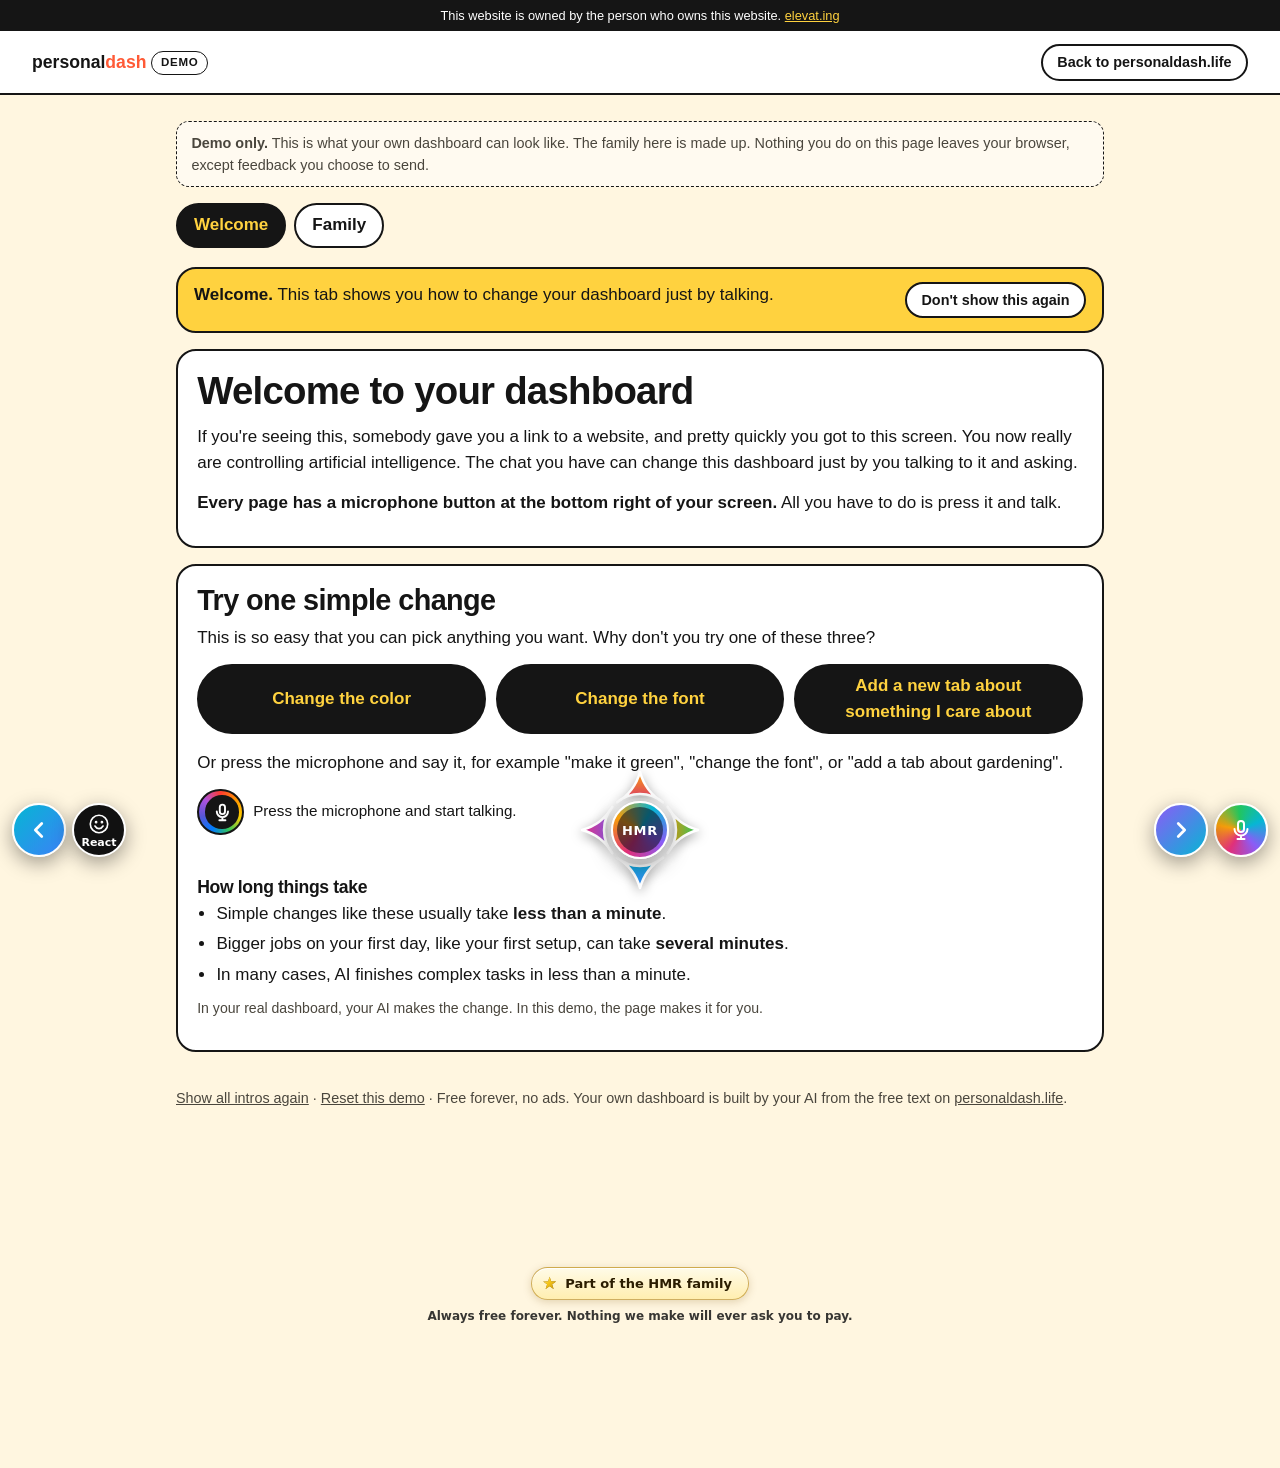
==== demo/index.html @ 96f8547c "personaldash.life: Welcome page, tab intros, value question, Family dashboard demo, elevat.ing capti" ====
<!DOCTYPE html>
<html lang="en"><head><meta charset="utf-8"><meta name="viewport" content="width=device-width,initial-scale=1">
<title>Dashboard demo | personaldash.life</title>
<meta name="description" content="A demo of your free personal dashboard: the Welcome tab where you try your first change by voice, and a Family dashboard with a made-up example family.">
<meta property="og:title" content="Dashboard demo | personaldash.life">
<meta property="og:description" content="Try your first change by voice, then see a family dashboard with a made-up example family. Free, no ads, nothing to buy.">
<meta property="og:image" content="https://personaldash.life/og.png">
<meta name="theme-color" content="#fff6e0">
<link rel="icon" href="data:image/svg+xml,%3Csvg xmlns='http://www.w3.org/2000/svg' viewBox='0 0 32 32'%3E%3Crect x='3' y='3' width='12' height='15' rx='3' fill='%23151515'/%3E%3Crect x='17' y='3' width='12' height='9' rx='3' fill='%23ff5a36'/%3E%3Crect x='3' y='20' width='12' height='9' rx='3' fill='%23ff5a36'/%3E%3Crect x='17' y='14' width='12' height='15' rx='3' fill='%23151515'/%3E%3C/svg%3E">
<style>
:root{--bg:#fff6e0;--fg:#151515;--mut:#4a463d;--card:#fff;--line:#151515;--acc:#ff5a36;--yel:#ffd23f;--ok:#1f7a4d;--soft:#fffaf0;--r:1.25rem;--font:ui-sans-serif,-apple-system,"Segoe UI",Roboto,"Helvetica Neue",Arial,sans-serif}
*{box-sizing:border-box}
html{-webkit-text-size-adjust:100%}
body{margin:0;background:var(--bg);color:var(--fg);font:400 1.0625rem/1.55 var(--font);-webkit-font-smoothing:antialiased;overflow-x:hidden}
body.pd-serif{--font:Georgia,"Iowan Old Style","Palatino Linotype",serif}
body.pd-round{--font:"Trebuchet MS","Avenir Next",Verdana,sans-serif}
a{color:inherit}
h1,h2,h3{margin:0;line-height:1.15;letter-spacing:-.02em}
h1{font-size:clamp(1.6rem,5vw,2.4rem);font-weight:900}
h2{font-size:clamp(1.3rem,4vw,1.8rem);font-weight:850}
h3{font-size:1.1rem;font-weight:800}
p{margin:0 0 .8rem}
button,input,select,textarea{font:inherit;color:inherit}
:focus-visible{outline:3px solid var(--acc);outline-offset:2px}
.own{font-size:.8rem;text-align:center;padding:.35rem 1rem;background:var(--fg);color:#fff}
.own a{color:var(--yel)}
.top{display:flex;align-items:center;justify-content:space-between;gap:1rem;flex-wrap:wrap;padding:.8rem clamp(1rem,4vw,2rem);border-bottom:2px solid var(--line);background:#fff}
.logo{font-weight:900;text-decoration:none;font-size:1.1rem}.logo b{color:var(--acc)}
.wrap{max-width:62rem;margin:0 auto;padding:1rem clamp(1rem,4vw,2rem) 7rem}
.note{font-size:.9rem;color:var(--mut);border:1px dashed var(--line);border-radius:.8rem;padding:.6rem .9rem;margin:.6rem 0 1rem;background:var(--soft)}
.tabs{display:flex;flex-wrap:wrap;gap:.5rem;margin:.4rem 0 1.2rem}
.tab{border:2px solid var(--line);background:#fff;border-radius:99px;padding:.45rem 1rem;font-weight:700;cursor:pointer}
.tab[aria-selected="true"]{background:var(--fg);color:var(--yel)}
.btn{display:inline-flex;align-items:center;justify-content:center;gap:.45rem;min-height:2.75rem;padding:.4rem 1.2rem;border-radius:99px;border:2px solid var(--fg);background:var(--fg);color:var(--yel);font-weight:700;cursor:pointer;text-decoration:none}
.btn.ghost{background:#fff;color:var(--fg)}
.btn.small{min-height:2.3rem;padding:.25rem .9rem;font-size:.9rem}
.linkbtn{background:none;border:0;padding:.2rem 0;text-decoration:underline;cursor:pointer;color:var(--mut);font-size:.9rem}
.card{background:var(--card);border:2px solid var(--line);border-radius:var(--r);padding:1.1rem 1.2rem;margin:0 0 1rem}
.intro{background:var(--yel);border:2px solid var(--line);border-radius:var(--r);padding:.8rem 1rem;margin:0 0 1rem;display:flex;gap:.8rem;align-items:flex-start;justify-content:space-between;flex-wrap:wrap}
.intro p{margin:0;flex:1 1 16rem}
.great{background:var(--ok);color:#fff;border-color:var(--ok)}
.great h2{color:#fff}
.row{display:flex;flex-wrap:wrap;gap:.6rem;align-items:center}
.try{display:grid;gap:.6rem;grid-template-columns:repeat(auto-fit,minmax(12rem,1fr));margin:.6rem 0 1rem}
.try .btn{width:100%;min-height:3.2rem}
.mic{width:2.9rem;height:2.9rem;border-radius:50%;border:2px solid var(--fg);background:conic-gradient(#ff3b30,#ff9500,#ffcc00,#34c759,#007aff,#5856d6,#af52de,#ff3b30);display:inline-grid;place-items:center;cursor:pointer;flex:none}
.mic svg{width:1.3rem;height:1.3rem;fill:none;stroke:#fff;stroke-width:2.2;stroke-linecap:round}
.mic span{background:var(--fg);border-radius:50%;width:2.1rem;height:2.1rem;display:grid;place-items:center}
.mic.on{background:#e00}.mic.on span{background:#e00}
.live{min-height:1.6rem;font-size:.95rem}
.live b{color:#e00}
.times{margin:.2rem 0 0;padding-left:1.2rem}
.times li{margin:.25rem 0}
textarea,input[type=email],input[type=text],select{width:100%;border:2px solid var(--line);border-radius:.8rem;padding:.6rem .7rem;background:var(--soft)}
textarea{min-height:6rem;resize:vertical}
label{font-weight:700;font-size:.92rem;display:block;margin:.4rem 0 .25rem}
.fbbox{display:flex;gap:.5rem;align-items:flex-start}
.fbbox textarea{flex:1}
.status{font-size:.92rem;color:var(--mut);min-height:1.2rem;margin:.4rem 0 0}
.grid{display:grid;gap:.8rem;grid-template-columns:repeat(auto-fit,minmax(14rem,1fr))}
.who{font-weight:800}.who small{font-weight:500;color:var(--mut)}
.mis textarea{min-height:4.5rem;font-size:.95rem}
.badge{display:inline-block;font-size:.72rem;font-weight:800;letter-spacing:.06em;text-transform:uppercase;border:1.5px solid var(--line);border-radius:99px;padding:.15rem .55rem;background:#fff;vertical-align:middle}
.badge.plan{background:var(--soft);border-style:dashed}
table{border-collapse:collapse;width:100%;font-size:.95rem}
th,td{border-bottom:1px solid #d8d0bd;padding:.45rem .4rem;text-align:left;vertical-align:top}
th{font-size:.8rem;text-transform:uppercase;letter-spacing:.05em}
.tblw{overflow-x:auto}
.sw{display:inline-flex;align-items:center;gap:.5rem;cursor:pointer;font-weight:700;font-size:.92rem}
.sw input{width:1.2rem;height:1.2rem;accent-color:var(--acc)}
.cal{display:grid;grid-template-columns:repeat(7,minmax(0,1fr));gap:.35rem}
.day{border:1.5px solid var(--line);border-radius:.7rem;padding:.35rem;background:var(--soft);min-height:7.5rem}
.day h4{margin:0 0 .3rem;font-size:.8rem;text-transform:uppercase;letter-spacing:.05em}
.ev{font-size:.78rem;line-height:1.25;border-radius:.45rem;padding:.25rem .35rem;margin:0 0 .25rem;border-left:5px solid}
.p0{background:#ffe3dc;border-color:#ff5a36}.p1{background:#dceaff;border-color:#2f6fe0}.p2{background:#e2f5e6;border-color:#1f9d55}.p3{background:#f3e3ff;border-color:#8a3ffc}.p4{background:#fff1c2;border-color:#c99400}.pall{background:#eee;border-color:#151515}
.legend{display:flex;flex-wrap:wrap;gap:.4rem .9rem;font-size:.85rem;margin:.5rem 0 0}
.legend i{display:inline-block;width:.8rem;height:.8rem;border-radius:3px;margin-right:.3rem;vertical-align:-1px;border:1px solid var(--line)}
@media (max-width:640px){.cal{grid-template-columns:1fr}.day{min-height:0}}
.trait{border-top:1px solid #d8d0bd;padding:.8rem 0}
.trait:first-of-type{border-top:0}
.trait-h{display:flex;justify-content:space-between;gap:.6rem;flex-wrap:wrap;align-items:baseline}
.bell{position:relative;margin:.4rem 0 .2rem;height:4.2rem}
.bell svg{position:absolute;inset:0;width:100%;height:100%}
.bell svg path{fill:#ffe9a8;stroke:var(--fg);stroke-width:1.5}
.track{position:absolute;left:0;right:0;bottom:.15rem;height:.5rem;background:var(--fg);border-radius:99px;opacity:.15}
.zones{position:absolute;inset:0;display:grid;grid-template-columns:repeat(5,1fr)}
.zone{border:0;background:transparent;cursor:pointer;display:flex;align-items:flex-end;justify-content:center;padding:0 0 0;position:relative}
.zone span{display:grid;place-items:center;width:1.9rem;height:1.9rem;border-radius:50%;border:2px solid var(--fg);background:#fff;font-weight:800;font-size:.9rem;margin-bottom:-.3rem}
.zone[aria-checked="true"] span{background:var(--acc);color:#fff;transform:scale(1.18)}
.zone:hover span{background:var(--yel)}
.zone[aria-checked="true"]:hover span{background:var(--acc)}
.scale-l{display:flex;justify-content:space-between;font-size:.78rem;color:var(--mut);margin-top:.5rem}
.trait.off .bell,.trait.off .scale-l{opacity:.3;filter:grayscale(1);pointer-events:none}
.skip{font-size:.85rem}
.trait.off .skip{background:var(--fg);color:var(--yel)}
.warn{background:#fff1c2;border:2px solid #c99400;border-radius:.8rem;padding:.5rem .8rem;font-size:.92rem;margin:.5rem 0}
.sum li{margin:.2rem 0}
.disc{font-size:.88rem;color:var(--mut)}
[hidden]{display:none!important}
.addedtab{min-height:12rem}
.foot{margin-top:2rem;font-size:.9rem;color:var(--mut)}
@media (prefers-reduced-motion:no-preference){.pop{animation:pop .35s ease both}@keyframes pop{from{transform:scale(.96);opacity:0}to{transform:none;opacity:1}}}
</style>
</head>
<body>
<div class="own">This website is owned by the person who owns this website. <a href="https://elevat.ing">elevat.ing</a></div>
<header class="top"><a class="logo" href="/">personal<b>dash</b> <span class="badge">Demo</span></a><a class="btn small ghost" href="/">Back to personaldash.life</a></header>

<main class="wrap">
<p class="note"><b>Demo only.</b> This is what your own dashboard can look like. The family here is made up. Nothing you do on this page leaves your browser, except feedback you choose to send.</p>

<div class="tabs" role="tablist" aria-label="Dashboard tabs" id="tabs">
<button type="button" class="tab" role="tab" id="t-welcome" aria-controls="welcome" aria-selected="true">Welcome</button>
<button type="button" class="tab" role="tab" id="t-family" aria-controls="family" aria-selected="false">Family</button>
</div>

<!-- ============ WELCOME ============ -->
<section id="welcome" role="tabpanel" aria-labelledby="t-welcome">
<div class="intro" data-intro="welcome"><p><b>Welcome.</b> This tab shows you how to change your dashboard just by talking.</p><button type="button" class="btn small ghost" data-hide>Don't show this again</button></div>

<div class="card great pop" id="great" hidden>
<h2>Great job! You're in total control.</h2>
<p style="margin:.5rem 0 0">Look, just click around and do whatever you want now. If you need anything else, go back to the site you got this from.</p>
</div>

<div class="card">
<h1>Welcome to your dashboard</h1>
<p style="margin-top:.7rem">If you're seeing this, somebody gave you a link to a website, and pretty quickly you got to this screen. You now really are controlling artificial intelligence. The chat you have can change this dashboard just by you talking to it and asking.</p>
<p><b>Every page has a microphone button at the bottom right of your screen.</b> All you have to do is press it and talk.</p>
</div>

<div class="card" id="trycard">
<h2>Try one simple change</h2>
<p style="margin-top:.5rem">This is so easy that you can pick anything you want. Why don't you try one of these three?</p>
<div class="try">
<button type="button" class="btn" data-try="color">Change the color</button>
<button type="button" class="btn" data-try="font">Change the font</button>
<button type="button" class="btn" data-try="tab">Add a new tab about something I care about</button>
</div>
<p>Or press the microphone and say it, for example "make it green", "change the font", or "add a tab about gardening".</p>
<div class="row"><button type="button" class="mic" id="trymic" aria-label="Microphone: say the change you want" aria-pressed="false"><span><svg viewBox="0 0 24 24" aria-hidden="true"><rect x="9" y="3" width="6" height="11" rx="3"/><path d="M5.5 11a6.5 6.5 0 0 0 13 0M12 17.5V21M8.5 21h7"/></svg></span></button><div class="live" id="trylive" aria-live="polite">Press the microphone and start talking.</div></div>
<div id="tabask" hidden style="margin-top:.8rem"><label for="tabtopic">What is the new tab about?</label><div class="row"><input type="text" id="tabtopic" placeholder="for example: gardening" style="flex:1 1 12rem"><button type="button" class="btn small" id="tabgo">Add the tab</button></div></div>
<p class="status" id="trystat" role="status"></p>
<h3 style="margin-top:1rem">How long things take</h3>
<ul class="times">
<li>Simple changes like these usually take <b>less than a minute</b>.</li>
<li>Bigger jobs on your first day, like your first setup, can take <b>several minutes</b>.</li>
<li>In many cases, AI finishes complex tasks in less than a minute.</li>
</ul>
<p class="disc" style="margin-top:.6rem">In your real dashboard, your AI makes the change. In this demo, the page makes it for you.</p>
</div>

<div class="card pop" id="valuecard" hidden>
<h2>Did we provide you any value?</h2>
<div class="row" style="margin:.7rem 0"><button type="button" class="btn" data-val="Yes">Yes</button><button type="button" class="btn ghost" data-val="No">No</button></div>
<div id="fb" hidden>
<p>We'd love to hear more. Let's make this better for everybody else. <b>What do you like? What do you not like? And what could be better?</b> About two minutes. Anything that comes to mind is fine.</p>
<label for="fbtext">Your feedback</label>
<div class="fbbox"><textarea id="fbtext" placeholder="Press the microphone and talk, or type here."></textarea><button type="button" class="mic" id="fbmic" aria-label="Microphone: speak your feedback" aria-pressed="false"><span><svg viewBox="0 0 24 24" aria-hidden="true"><rect x="9" y="3" width="6" height="11" rx="3"/><path d="M5.5 11a6.5 6.5 0 0 0 13 0M12 17.5V21M8.5 21h7"/></svg></span></button></div>
<div class="live" id="fblive" aria-live="polite"></div>
<label for="fbemail">Your email (optional, only if you want a reply)</label>
<input type="email" id="fbemail" autocomplete="email" data-hmr-nomic>
<div class="row" style="margin-top:.7rem"><button type="button" class="btn" id="fbsend">Send to the dashboard makers</button></div>
<p class="status" id="fbstat" role="status"></p>
</div>
<button type="button" class="linkbtn" id="noask">Don't ask me again</button>
</div>
</section>

<!-- ============ FAMILY ============ -->
<section id="family" role="tabpanel" aria-labelledby="t-family" hidden>
<div class="intro" data-intro="family"><p><b>Family.</b> One place for your family's missions, school, progress, calendar, and an optional well-being check. Private to you.</p><button type="button" class="btn small ghost" data-hide>Don't show this again</button></div>

<div class="card">
<h1>Family dashboard</h1>
<p style="margin-top:.6rem">Example family, all made up: <b>Mom</b>, <b>Dad</b>, <b>Riley</b> (14), <b>Avery</b> (11) and <b>Max</b> (7). It is a place to talk and plan together, never a verdict on anyone.</p>
<p class="disc">"Everybody should have a mission statement." "What I want to do is arm families with this ability to communicate better."</p>
</div>

<div class="card">
<h2>Mission statements</h2>
<p class="disc" style="margin-top:.4rem">One for everyone. Parents help the kids write theirs. Edit any of them; your changes stay in this browser.</p>
<div class="grid mis" id="missions"></div>
</div>

<div class="card">
<h2>School <span class="badge plan">Teacher sharing: coming later</span></h2>
<p class="disc" style="margin-top:.4rem">What each child is learning, and notes from teachers. Today you add teacher notes yourself: paste them, forward them to your AI, or say them.</p>
<div class="grid">
<div><p class="who">Riley <small>Grade 9</small></p><p><b>Learning:</b> Biology (cells), Algebra I, a history project on bridges.</p><p class="disc">Note from the science teacher: "Great questions in lab this week. Ask Riley about the onion cells."</p></div>
<div><p class="who">Avery <small>Grade 6</small></p><p><b>Learning:</b> Fractions, a book report, learning recorder in music.</p><p class="disc">Note from the homeroom teacher: "Avery helped a new student find their way all week."</p></div>
<div><p class="who">Max <small>Grade 2</small></p><p><b>Learning:</b> Reading short chapter books, adding to 100, the weather.</p><p class="disc">Note from the class teacher: "Max is working on taking turns during reading time."</p></div>
</div>
</div>

<div class="card">
<h2>Progress, side by side</h2>
<p class="disc" style="margin-top:.4rem">So everyone knows why rewards differ. Parents decide whether the kids see this view.</p>
<label class="sw"><input type="checkbox" id="kidsee" checked> The kids can see this view</label>
<div class="tblw" style="margin-top:.6rem"><table>
<thead><tr><th>Goal this month</th><th>Riley</th><th>Avery</th><th>Max</th></tr></thead>
<tbody>
<tr><td>Reading</td><td>2 of 3 books</td><td>3 of 3 books</td><td>12 of 15 stories</td></tr>
<tr><td>Math</td><td>B+, up from B</td><td>A-</td><td>Adding to 100: almost</td></tr>
<tr><td>Chores done</td><td>18 of 20</td><td>15 of 20</td><td>10 of 12</td></tr>
<tr><td>Reward</td><td>Pick Saturday's movie</td><td>Extra hour of a game</td><td>Park trip with Dad</td></tr>
</tbody></table></div>
<p class="disc" id="whyrew" style="margin-top:.6rem"><b>Why rewards differ:</b> each child set their own goal with Mom and Dad, matched to their age. Avery finished every book, Riley raised a math grade, and Max read almost every night.</p>
</div>

<div class="card">
<h2>Family calendar <span class="badge plan">Real syncing: coming later</span></h2>
<p class="disc" style="margin-top:.4rem">Every family calendar in one view, one color per person. In your real dashboard, your AI shows only the calendars it can actually read.</p>
<div class="cal" id="cal"></div>
<div class="legend"><span><i class="p0"></i>Mom</span><span><i class="p1"></i>Dad</span><span><i class="p2"></i>Riley</span><span><i class="p3"></i>Avery</span><span><i class="p4"></i>Max</span><span><i class="pall"></i>Everyone</span></div>
<p class="disc" style="margin-top:.7rem">Later, with everyone's yes: optional location sharing, and a heads-up for the host, like "Grandma arrives in 5 minutes." Not built yet.</p>
</div>

<div class="card" id="wb">
<h2>Well-being check <span class="badge">Optional</span></h2>
<p style="margin-top:.5rem">Everyone can rate everyone, themselves included, so no one feels singled out. Healthy traits are here too.</p>
<div class="grid" style="grid-template-columns:repeat(auto-fit,minmax(11rem,1fr))">
<div><label for="wbwho">Who is being rated</label><select id="wbwho"><option>Mom</option><option>Dad</option><option selected>Riley</option><option>Avery</option><option>Max</option></select></div>
<div><label for="wbby">Rated by</label><select id="wbby"><option selected>Mom</option><option>Dad</option><option>Riley</option><option>Avery</option><option>Max</option></select></div>
</div>
<p class="disc" style="margin-top:.6rem">Tap a zone. It looks like a slider, but each zone is a button. 3 in the middle is about average for most people. 1 is exceptionally strong. 5 is a real struggle.</p>
<div id="traits"></div>
<div class="warn" id="skipwarn" hidden role="status">Use this sparingly. Blind spots make the picture less useful. You can still skip any you want.</div>
<p class="status" id="wbcount" role="status"></p>
<div class="row"><button type="button" class="btn" id="wbdone">Mark complete</button><button type="button" class="btn ghost" id="wbreset">Start over</button></div>
<div id="wbsum" hidden style="margin-top:1rem"></div>
<p class="disc" style="margin-top:1rem"><b>This is not a medical tool or a diagnosis, and it is not accepted medical practice.</b> It is a way for a family to talk. If anyone may be unsafe, talk in person, soon and calmly, and get professional help.</p>
</div>

<div class="card">
<h2>Who can see this</h2>
<p style="margin-top:.5rem"><b>Today: only you.</b> Your family dashboard is private to you and your AI.</p>
<p><b>The plan:</b> every family member opens it on their own device. If parents choose, teachers add school notes and doctors fill in the well-being check after visits. A family website with photos, private or public. <span class="badge plan">Needs accounts: coming later</span></p>
<p>"I know that my model is not perfect, and that's why I'm putting these microphone buttons on there, is because all of you can contribute to make it better and better and better."</p>
<button type="button" class="btn ghost" id="famfb">Tell us how to make this better</button>
</div>
</section>

<section id="added" role="tabpanel" hidden></section>

<p class="foot"><button type="button" class="linkbtn" id="showintros">Show all intros again</button> · <button type="button" class="linkbtn" id="resetdemo">Reset this demo</button> · Free forever, no ads. Your own dashboard is built by your AI from the free text on <a href="/">personaldash.life</a>.</p>
</main>

<script>
(function(){
var d=document,$=function(s,c){return(c||d).querySelector(s)},$$=function(s,c){return[].slice.call((c||d).querySelectorAll(s))};
function get(k){try{return localStorage.getItem('pdDemo.'+k)}catch(e){return null}}
function set(k,v){try{if(v===null)localStorage.removeItem('pdDemo.'+k);else localStorage.setItem('pdDemo.'+k,v)}catch(e){}}

/* ---------- tabs ---------- */
function tabs(){return $$('#tabs .tab')}
function show(id){
  tabs().forEach(function(t){var on=t.getAttribute('aria-controls')===id;t.setAttribute('aria-selected',on?'true':'false');var p=d.getElementById(t.getAttribute('aria-controls'));if(p)p.hidden=!on});
  if(location.hash.slice(1)!==id)history.replaceState(null,'','#'+id);
}
d.getElementById('tabs').addEventListener('click',function(e){var t=e.target.closest('.tab');if(t)show(t.getAttribute('aria-controls'))});
d.getElementById('tabs').addEventListener('keydown',function(e){var ts=tabs(),i=ts.indexOf(d.activeElement);if(i<0)return;if(e.key==='ArrowRight'||e.key==='ArrowLeft'){e.preventDefault();var n=ts[(i+(e.key==='ArrowRight'?1:ts.length-1))%ts.length];n.focus();n.click()}});

/* ---------- intros: only "Don't show this again" ---------- */
function intros(){$$('[data-intro]').forEach(function(b){b.hidden=get('intro.'+b.getAttribute('data-intro'))==='hide'})}
d.addEventListener('click',function(e){var h=e.target.closest('[data-hide]');if(!h)return;var b=h.closest('[data-intro]');set('intro.'+b.getAttribute('data-intro'),'hide');b.hidden=true});
$('#showintros').addEventListener('click',function(){$$('[data-intro]').forEach(function(b){set('intro.'+b.getAttribute('data-intro'),null)});intros()});

/* ---------- voice typing with live text ---------- */
var SR=window.SpeechRecognition||window.webkitSpeechRecognition,cur=null;
function mic(btn,onText,onEnd,liveEl){
  btn.addEventListener('click',function(){
    if(cur&&cur.btn===btn){cur.rec.stop();return}
    if(cur)cur.rec.stop();
    if(!SR){liveEl.textContent='Voice typing does not work in this browser. Type instead, or use the microphone on your keyboard.';return}
    var rec=new SR(),fin='';rec.lang=d.documentElement.lang||'en-US';rec.interimResults=true;rec.continuous=true;
    cur={btn:btn,rec:rec};btn.classList.add('on');btn.setAttribute('aria-pressed','true');
    liveEl.innerHTML='<b>Recording.</b> Your words appear here as you talk. Press the microphone again to stop.';
    rec.onresult=function(ev){var tmp='';for(var i=ev.resultIndex;i<ev.results.length;i++){var r=ev.results[i];if(r.isFinal)fin+=r[0].transcript+' ';else tmp+=r[0].transcript}onText(fin,tmp);liveEl.innerHTML='<b>Recording.</b> '+esc((fin+tmp).trim()||'...')};
    rec.onerror=function(ev){liveEl.textContent=ev.error==='not-allowed'?'Your browser blocked the microphone. Allow it in the address bar, or type instead.':'The microphone stopped. If no words appeared, it was not recording. Try again, or type.'};
    rec.onend=function(){btn.classList.remove('on');btn.setAttribute('aria-pressed','false');if(cur&&cur.rec===rec)cur=null;onEnd(fin.trim())};
    try{rec.start()}catch(e){liveEl.textContent='The microphone could not start. Try again, or type.'}
  });
}
function esc(s){return String(s).replace(/[&<>"]/g,function(c){return{'&':'&amp;','<':'&lt;','>':'&gt;','"':'&quot;'}[c]})}

/* ---------- welcome: three simple changes ---------- */
var COLORS={green:'#e3f6e8',blue:'#e2eeff',purple:'#f1e6ff',pink:'#ffe6f0',yellow:'#fff6c8',orange:'#ffe9d6',gray:'#efefef',grey:'#efefef',white:'#ffffff',red:'#ffe1dc'};
var CYCLE=['#e2eeff','#e3f6e8','#f1e6ff','#ffe6f0','#fff6e0'];
function applyState(){
  var c=get('color');d.body.style.setProperty('--bg',c||'');d.body.style.background=c||'';
  d.body.classList.remove('pd-serif','pd-round');var f=get('font');if(f)d.body.classList.add(f);
  var t=get('tab');var old=d.getElementById('t-added');
  if(t){if(!old){old=d.createElement('button');old.type='button';old.className='tab';old.setAttribute('role','tab');old.id='t-added';old.setAttribute('aria-controls','added');old.setAttribute('aria-selected','false');d.getElementById('tabs').appendChild(old)}
    old.textContent=t;var p=d.getElementById('added');p.setAttribute('aria-labelledby','t-added');
    p.innerHTML='<div class="intro" data-intro="added"><p><b>'+esc(t)+'.</b> Your new tab. Your AI fills it with what you care about.</p><button type="button" class="btn small ghost" data-hide>Don\'t show this again</button></div><div class="card addedtab"><h1>'+esc(t)+'</h1><p style="margin-top:.6rem">In your real dashboard, your AI fills this tab for you: news, ideas, dates, and links about '+esc(t.toLowerCase())+', from what you tell it and what it can reach.</p><p class="disc">This is a demo, so it stays empty. Press the microphone on your real dashboard and say what you want here.</p></div>';intros()}
  else if(old){old.remove();d.getElementById('added').innerHTML=''}
  var done=get('done')==='1';$('#great').hidden=!done;
  $('#valuecard').hidden=!(done&&get('noask')!=='1');
}
function did(msg){set('done','1');applyState();$('#trystat').textContent=msg;$('#great').scrollIntoView({behavior:'smooth',block:'center'})}
function doColor(word){var c=word&&COLORS[word];if(!c){var i=CYCLE.indexOf(get('color')||'#fff6e0');c=CYCLE[(i+1)%CYCLE.length]}set('color',c);did('Done. Your dashboard has a new color. That took less than a second.')}
function doFont(){var f=get('font');set('font',f==='pd-serif'?'pd-round':(f==='pd-round'?null:'pd-serif'));did('Done. Your dashboard has a new font.')}
function doTab(topic){topic=(topic||'').trim().replace(/[.!?]+$/,'');if(!topic){$('#tabask').hidden=false;$('#tabtopic').focus();return}
  topic=topic.charAt(0).toUpperCase()+topic.slice(1);if(topic.length>28)topic=topic.slice(0,28);set('tab',topic);$('#tabask').hidden=true;did('Done. You have a new tab called "'+topic+'". Find it next to Family at the top.')}
d.addEventListener('click',function(e){var b=e.target.closest('[data-try]');if(!b)return;var k=b.getAttribute('data-try');if(k==='color')doColor();else if(k==='font')doFont();else doTab('')});
$('#tabgo').addEventListener('click',function(){doTab($('#tabtopic').value)});
$('#tabtopic').addEventListener('keydown',function(e){if(e.key==='Enter'){e.preventDefault();doTab(this.value)}});
function understand(s){
  var t=s.toLowerCase();
  var m=t.match(/(?:tab|page|section)\s+(?:about|for|on|called)\s+(.+)$/);if(m)return doTab(m[1]);
  if(/\btab\b/.test(t))return doTab('');
  if(/\bfont|letters|writing|typeface/.test(t))return doFont();
  for(var w in COLORS)if(t.indexOf(w)>=0)return doColor(w);
  if(/colou?r/.test(t))return doColor('');
  $('#trystat').textContent='I heard: "'+s+'". In your real dashboard, your AI would work out what you mean. In this demo, try "make it green", "change the font", or "add a tab about gardening".';
}
mic($('#trymic'),function(){},function(txt){if(txt)understand(txt);else $('#trylive').textContent='No words came through, so it was not recording. Try again, or tap one of the three buttons.'},$('#trylive'));

/* ---------- Did we provide you any value? ---------- */
var answer='';
d.addEventListener('click',function(e){var b=e.target.closest('[data-val]');if(!b)return;answer=b.getAttribute('data-val');$$('[data-val]').forEach(function(x){x.classList.toggle('ghost',x!==b)});$('#fb').hidden=false;$('#fbtext').focus()});
var base='';
$('#fbmic').addEventListener('click',function(){if(!cur)base=$('#fbtext').value.replace(/\s*$/,'')},true);
mic($('#fbmic'),function(fin,tmp){$('#fbtext').value=(base?base+' ':'')+(fin+tmp).trim()},function(){},$('#fblive'));
$('#fbsend').addEventListener('click',function(){
  var txt=$('#fbtext').value.trim(),em=$('#fbemail').value.trim(),st=$('#fbstat');
  if(!txt&&!answer){st.textContent='Press Yes or No, or add a few words first.';return}
  if(em&&!/^[^@\s]+@[^@\s]+\.[^@\s]+$/.test(em)){st.textContent='That email address looks incomplete. Fix it, or leave it empty to send anonymously.';return}
  var D=window.HMRDock;if(!D||!D.send){st.textContent='The form is still loading. Please try again in a moment.';return}
  st.textContent='Sending...';
  var p={kind:'dashboard feedback',subject:'personaldash demo: Did we provide you any value? '+(answer||'(no answer)'),message:'Did we provide you any value? '+(answer||'(no answer)')+'\n\n'+(txt||'(no words)')};if(em)p.email=em;
  D.send(p).then(function(r){st.textContent=r&&r.ok?'Sent. Thank you so much. We read all of it.':'Your email app should have opened with your message. Your words are still here.'},function(){st.textContent='That did not go through. Please try again in a moment.'});
});
$('#noask').addEventListener('click',function(){set('noask','1');$('#valuecard').hidden=true;$('#trystat').textContent='We will not ask again on this device.'});
$('#famfb').addEventListener('click',function(){set('noask',null);set('done','1');applyState();show('welcome');$('#fb').hidden=false;$('#valuecard').scrollIntoView({behavior:'smooth',block:'center'});$('#fbtext').focus()});

/* ---------- family: missions ---------- */
var FAM=['Mom','Dad','Riley','Avery','Max'];
var MIS={Mom:'Raise kind, curious kids, and keep our home a place where everyone feels heard.',Dad:'Show up every day, keep learning, and make time for the people I love.',Riley:'Learn how things work and build something that helps people. (Written with Mom\'s help.)',Avery:'Be a good friend, read every book I can, and be brave about new things. (Written with Dad\'s help.)',Max:'Be nice, try my best, and have fun. (Written with Mom and Dad.)'};
var mw=$('#missions');FAM.forEach(function(n){var w=d.createElement('div');var id='mis-'+n.toLowerCase();w.innerHTML='<label for="'+id+'">'+n+'</label><textarea id="'+id+'"></textarea>';var ta=w.querySelector('textarea');ta.value=get('mis.'+n)||MIS[n];ta.addEventListener('input',function(){set('mis.'+n,ta.value)});mw.appendChild(w)});
$('#kidsee').addEventListener('change',function(){this.parentNode.lastChild.textContent=this.checked?' The kids can see this view':' Only Mom and Dad see this view'});

/* ---------- family: calendar ---------- */
var DAYS=['Mon','Tue','Wed','Thu','Fri','Sat','Sun'];
var EV=[[0,'p2','3:30 Soccer practice'],[0,'p0','7:00 Book club'],[1,'p4','4:00 Swim lesson'],[1,'p1','Late meeting, home 7:30'],[2,'p3','3:45 Recorder lesson'],[2,'pall','6:00 Family dinner, no phones'],[3,'p2','Science project due'],[3,'p0','12:00 Lunch with a friend'],[4,'p4','Pajama day at school'],[4,'pall','7:00 Movie night'],[5,'p1','9:00 Park with Max'],[5,'p2','2:00 Soccer game'],[5,'p3','4:00 Birthday party'],[6,'pall','1:00 Lunch at Grandma\'s'],[6,'p0','Plan the week, 20 min']];
var cal=$('#cal');DAYS.forEach(function(dn,i){var c=d.createElement('div');c.className='day';c.innerHTML='<h4>'+dn+'</h4>'+EV.filter(function(e){return e[0]===i}).map(function(e){return'<div class="ev '+e[1]+'">'+esc(e[2])+'</div>'}).join('');cal.appendChild(c)});

/* ---------- family: well-being check, 1-5 bell curve that works like buttons ---------- */
var TRAITS=['Patience','Humor','Curiosity','Kindness','Focus','Sleep','Handling stress','Talking about feelings'];
var BELL='<svg viewBox="0 0 500 60" preserveAspectRatio="none" aria-hidden="true"><path d="M0 58 C120 58 160 4 250 4 C340 4 380 58 500 58 Z"/></svg>';
var LABELS={1:'1, exceptionally strong',2:'2, a strength',3:'3, about average',4:'4, some struggle',5:'5, a real struggle'};
var state={},skips=0;
function key(){return $('#wbwho').value+'|'+$('#wbby').value}
function load(){try{state=JSON.parse(get('wb.'+key())||'{}')}catch(e){state={}}skips=+(get('wbskips')||0)}
function save(){set('wb.'+key(),JSON.stringify(state))}
function render(){
  load();var box=$('#traits');box.innerHTML='';
  TRAITS.forEach(function(tr,ti){
    var v=state[tr],off=v==='skip';var div=d.createElement('div');div.className='trait'+(off?' off':'');
    var z='';for(var n=1;n<=5;n++)z+='<button type="button" class="zone" role="radio" aria-checked="'+(v===n?'true':'false')+'" tabindex="'+((v===n||(!v||off)&&n===3)?0:-1)+'" aria-label="'+LABELS[n]+'" data-n="'+n+'"><span>'+n+'</span></button>';
    div.innerHTML='<div class="trait-h"><h3 id="tr'+ti+'">'+tr+'</h3><button type="button" class="btn small ghost skip" aria-pressed="'+(off?'true':'false')+'">'+(off?'Fill this one in after all':'I prefer not to fill this one in')+'</button></div><div class="bell">'+BELL+'<div class="track"></div><div class="zones" role="radiogroup" aria-labelledby="tr'+ti+'">'+z+'</div></div><div class="scale-l"><span>1 exceptionally strong</span><span>3 about average</span><span>5 a real struggle</span></div>';
    div.querySelector('.zones').addEventListener('click',function(e){var b=e.target.closest('.zone');if(!b)return;state[tr]=+b.getAttribute('data-n');save();render();var nb=$$('.trait')[ti].querySelector('.zone[data-n="'+state[tr]+'"]');if(nb)nb.focus()});
    div.querySelector('.zones').addEventListener('keydown',function(e){var b=e.target.closest('.zone');if(!b)return;var n=+b.getAttribute('data-n');if(e.key==='ArrowRight'||e.key==='ArrowUp')n=Math.min(5,n+1);else if(e.key==='ArrowLeft'||e.key==='ArrowDown')n=Math.max(1,n-1);else return;e.preventDefault();state[tr]=n;save();render();$$('.trait')[ti].querySelector('.zone[data-n="'+n+'"]').focus()});
    div.querySelector('.skip').addEventListener('click',function(){if(state[tr]==='skip'){delete state[tr]}else{state[tr]='skip';skips++;set('wbskips',String(skips))}save();render();$$('.trait')[ti].querySelector('.skip').focus()});
    box.appendChild(div);
  });
  $('#skipwarn').hidden=skips<3;
  var ans=0,bl=0;TRAITS.forEach(function(t){if(state[t]==='skip')bl++;else if(state[t])ans++});
  $('#wbcount').textContent=ans+' of '+TRAITS.length+' filled in'+(bl?', '+bl+' left as blind spots':'')+'. '+$('#wbby').value+' rating '+$('#wbwho').value+'.';
}
$('#wbwho').addEventListener('change',function(){$('#wbsum').hidden=true;render()});
$('#wbby').addEventListener('change',function(){$('#wbsum').hidden=true;render()});
$('#wbreset').addEventListener('click',function(){state={};save();set('wbskips',null);$('#wbsum').hidden=true;render()});
$('#wbdone').addEventListener('click',function(){
  load();var rows=[],blind=[],open=[];
  TRAITS.forEach(function(t){var v=state[t];if(v==='skip')blind.push(t);else if(v)rows.push('<li><b>'+t+':</b> '+LABELS[v]+'</li>');else open.push(t)});
  var s=$('#wbsum');s.hidden=false;
  s.innerHTML='<h3>'+(open.length?'Almost done':'100% complete')+'</h3><p class="disc" style="margin-top:.3rem">'+esc($('#wbby').value)+' rating '+esc($('#wbwho').value)+'. Stays in this browser.</p><ul class="sum">'+(rows.join('')||'<li>No traits rated yet.</li>')+'</ul>'+(blind.length?'<p style="margin-top:.6rem"><b>Blind spots:</b> '+blind.join(', ')+'. Left out on purpose, and that is okay.</p>':'')+(open.length?'<p><b>Still open:</b> '+open.join(', ')+'. Rate them, or press "I prefer not to fill this one in".</p>':'')+'<p class="disc">Compare with how the others rated the same person, and talk about the differences together.</p>';
});

/* ---------- reset + start ---------- */
$('#resetdemo').addEventListener('click',function(){try{Object.keys(localStorage).forEach(function(k){if(k.indexOf('pdDemo.')===0)localStorage.removeItem(k)})}catch(e){}location.hash='welcome';location.reload()});
intros();applyState();render();
var h=location.hash.slice(1);if(h==='added'&&!get('tab'))h='welcome';show(d.getElementById(h)&&/^(welcome|family|added)$/.test(h)?h:'welcome');
addEventListener('hashchange',function(){var h=location.hash.slice(1);if(/^(welcome|family|added)$/.test(h)&&d.getElementById('t-'+h))show(h)});
})();
</script>
<script src="../hmr-dock.js?v=6.8.2" data-site="personaldash.life" defer></script>
</body></html>
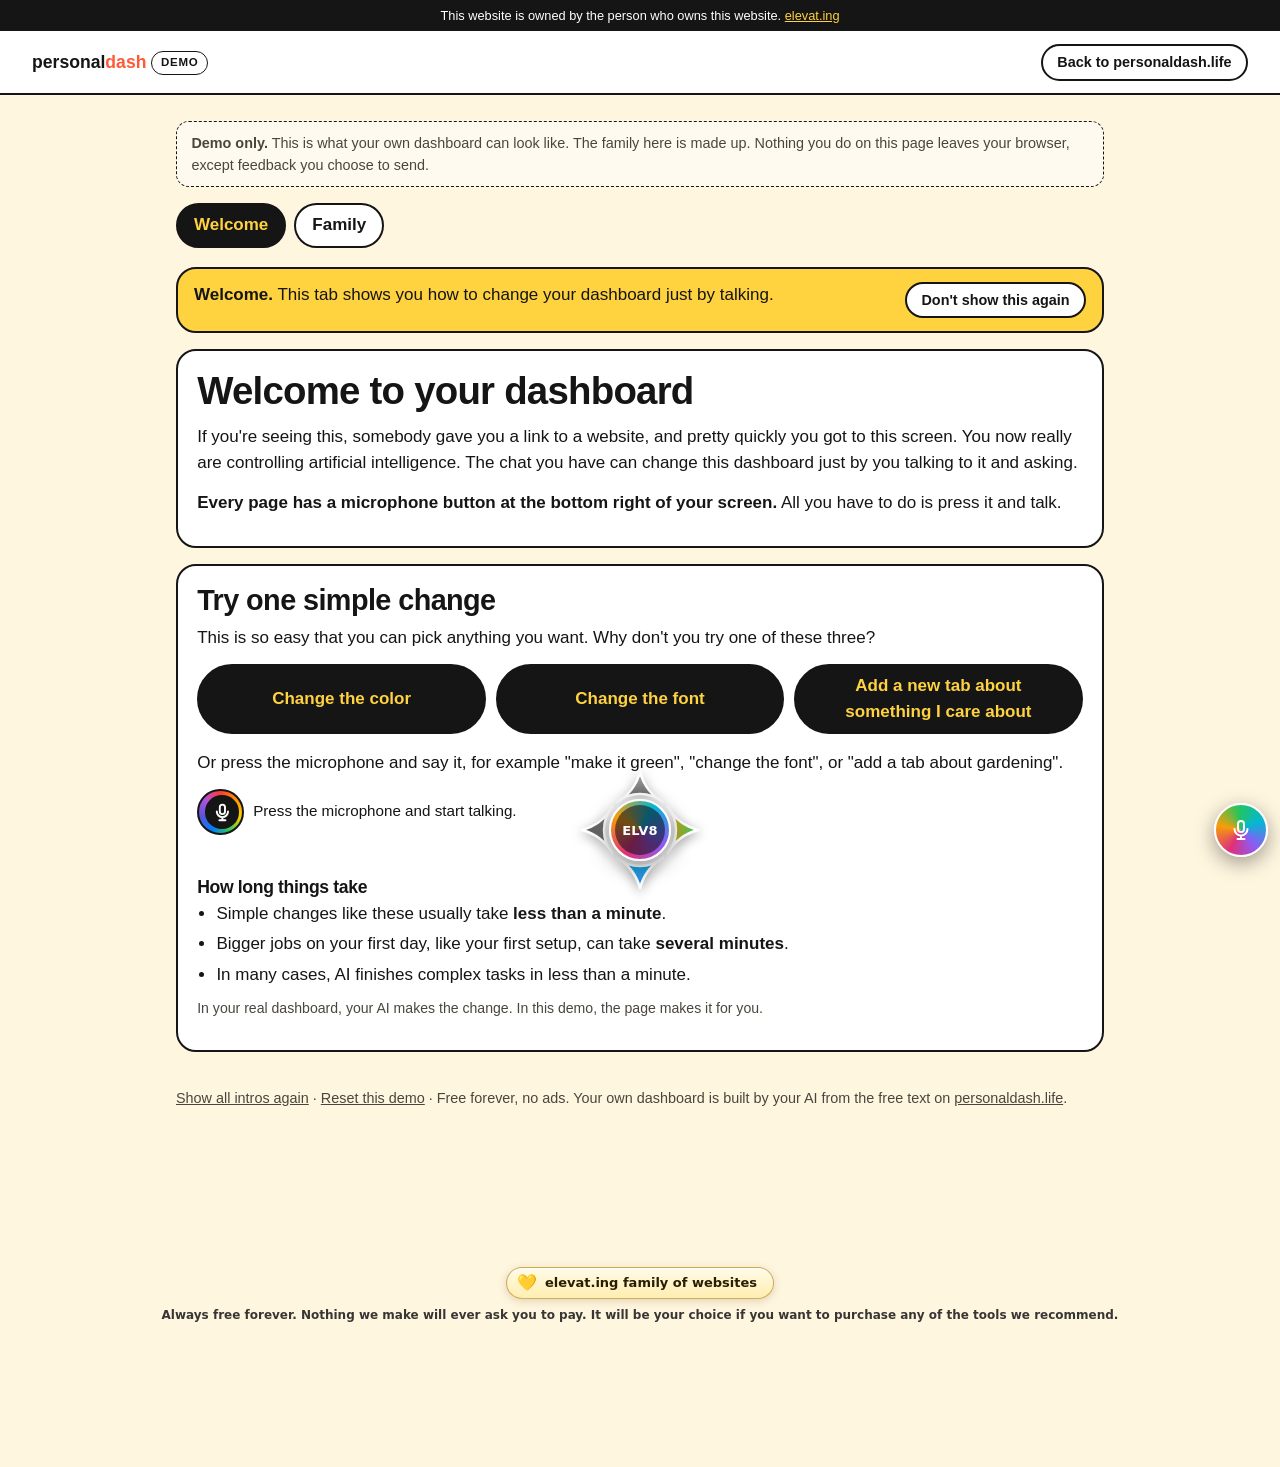
==== commit 7dc55ea7: "ELV8 dock v6.9.1 / dash v1.9.1: "Add a demo?" cards only in owner edit mode (?edit=1), readable intr" ====
--- a/demo/index.html
+++ b/demo/index.html
@@ -333,7 +333,7 @@
   D.send(p).then(function(r){st.textContent=r&&r.ok?'Sent. Thank you so much. We read all of it.':'Your email app should have opened with your message. Your words are still here.'},function(){st.textContent='That did not go through. Please try again in a moment.'});
 });
 $('#noask').addEventListener('click',function(){set('noask','1');$('#valuecard').hidden=true;$('#trystat').textContent='We will not ask again on this device.'});
-$('#famfb').addEventListener('click',function(){set('noask',null);set('done','1');applyState();show('welcome');$('#fb').hidden=false;$('#valuecard').scrollIntoView({behavior:'smooth',block:'center'});$('#fbtext').focus()});
+$('#famfb').addEventListener('click',function(){show('welcome');$('#valuecard').hidden=false;$('#fb').hidden=false;$('#valuecard').scrollIntoView({behavior:'smooth',block:'center'});$('#fbtext').focus()});
 
 /* ---------- family: missions ---------- */
 var FAM=['Mom','Dad','Riley','Avery','Max'];
@@ -386,5 +386,5 @@
 addEventListener('hashchange',function(){var h=location.hash.slice(1);if(/^(welcome|family|added)$/.test(h)&&d.getElementById('t-'+h))show(h)});
 })();
 </script>
-<script src="../hmr-dock.js?v=6.8.2" data-site="personaldash.life" defer></script>
+<script src="../hmr-dock.js?v=6.9.1" data-site="personaldash.life" defer></script>
 </body></html>
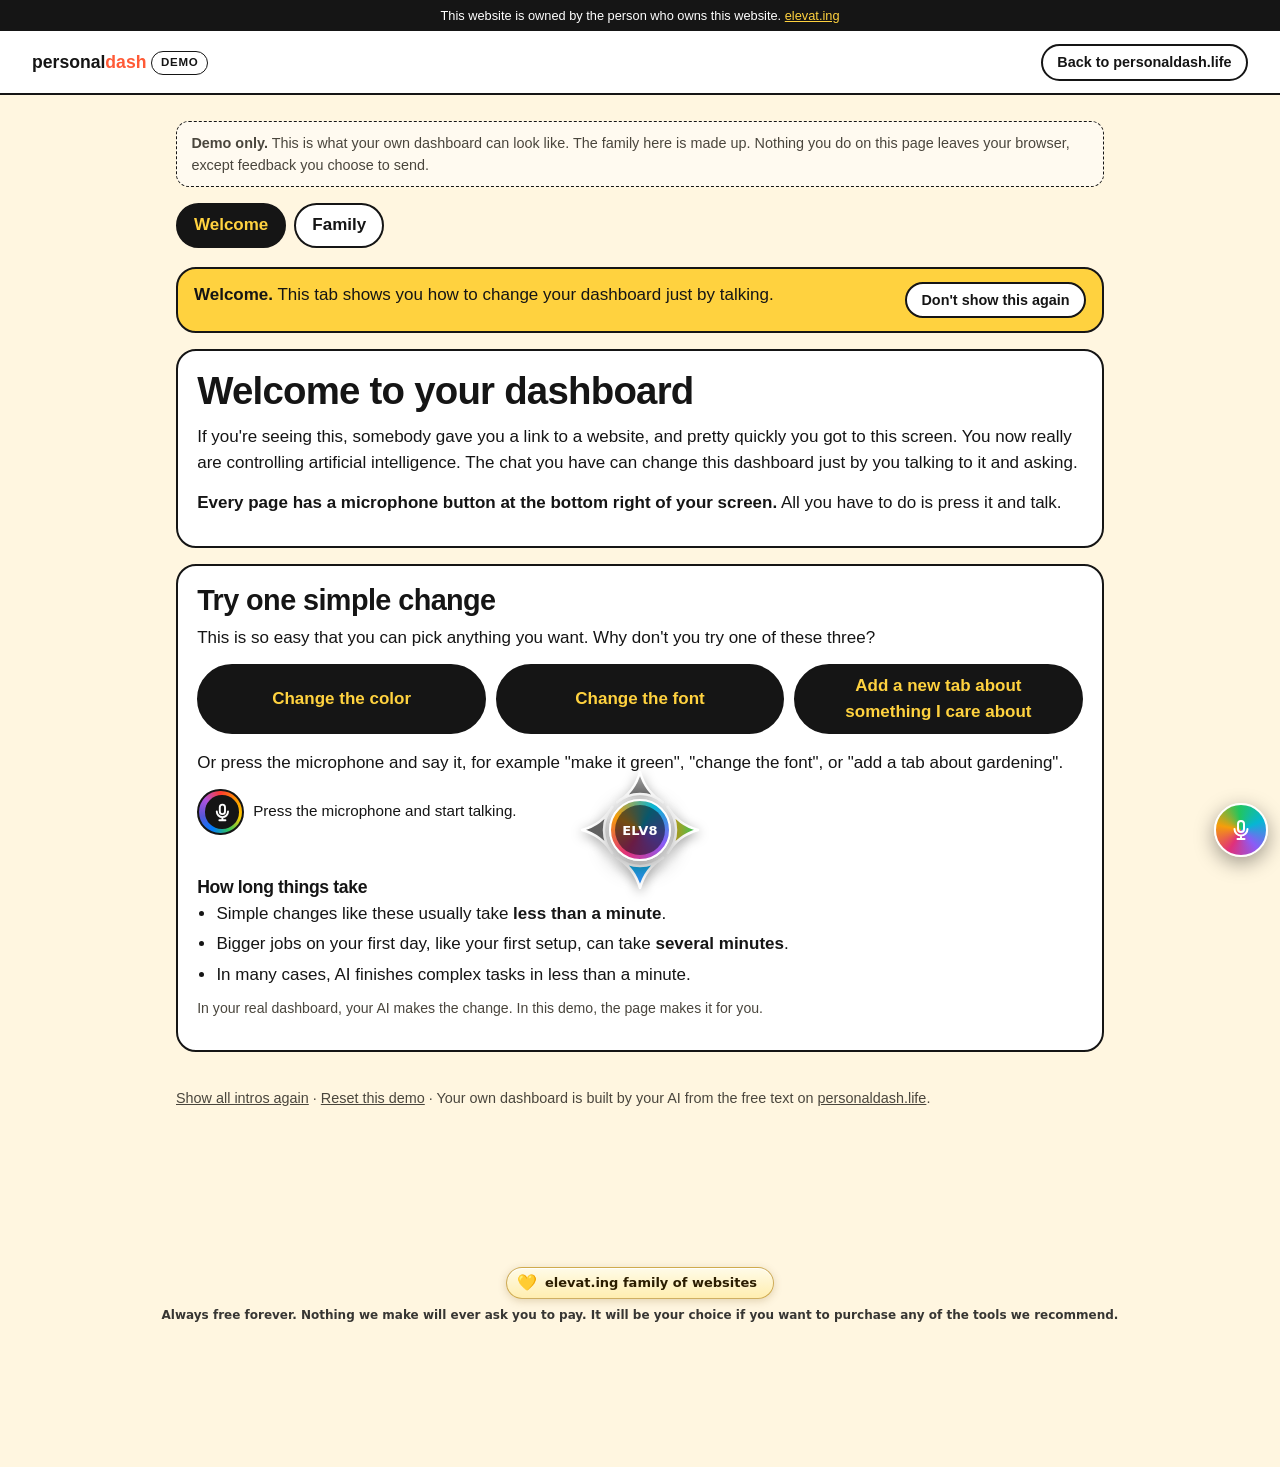
==== commit 580b80cc: "personaldash.life: Thanksgiving lines off, ad-like always-free taglines off, 'a very, very small tea" ====
--- a/demo/index.html
+++ b/demo/index.html
@@ -3,7 +3,7 @@
 <title>Dashboard demo | personaldash.life</title>
 <meta name="description" content="A demo of your free personal dashboard: the Welcome tab where you try your first change by voice, and a Family dashboard with a made-up example family.">
 <meta property="og:title" content="Dashboard demo | personaldash.life">
-<meta property="og:description" content="Try your first change by voice, then see a family dashboard with a made-up example family. Free, no ads, nothing to buy.">
+<meta property="og:description" content="Try your first change by voice, then see a family dashboard with a made-up example family.">
 <meta property="og:image" content="https://personaldash.life/og.png">
 <meta name="theme-color" content="#fff6e0">
 <link rel="icon" href="data:image/svg+xml,%3Csvg xmlns='http://www.w3.org/2000/svg' viewBox='0 0 32 32'%3E%3Crect x='3' y='3' width='12' height='15' rx='3' fill='%23151515'/%3E%3Crect x='17' y='3' width='12' height='9' rx='3' fill='%23ff5a36'/%3E%3Crect x='3' y='20' width='12' height='9' rx='3' fill='%23ff5a36'/%3E%3Crect x='17' y='14' width='12' height='15' rx='3' fill='%23151515'/%3E%3C/svg%3E">
@@ -243,7 +243,7 @@
 
 <section id="added" role="tabpanel" hidden></section>
 
-<p class="foot"><button type="button" class="linkbtn" id="showintros">Show all intros again</button> · <button type="button" class="linkbtn" id="resetdemo">Reset this demo</button> · Free forever, no ads. Your own dashboard is built by your AI from the free text on <a href="/">personaldash.life</a>.</p>
+<p class="foot"><button type="button" class="linkbtn" id="showintros">Show all intros again</button> · <button type="button" class="linkbtn" id="resetdemo">Reset this demo</button> · Your own dashboard is built by your AI from the free text on <a href="/">personaldash.life</a>.</p>
 </main>
 
 <script>
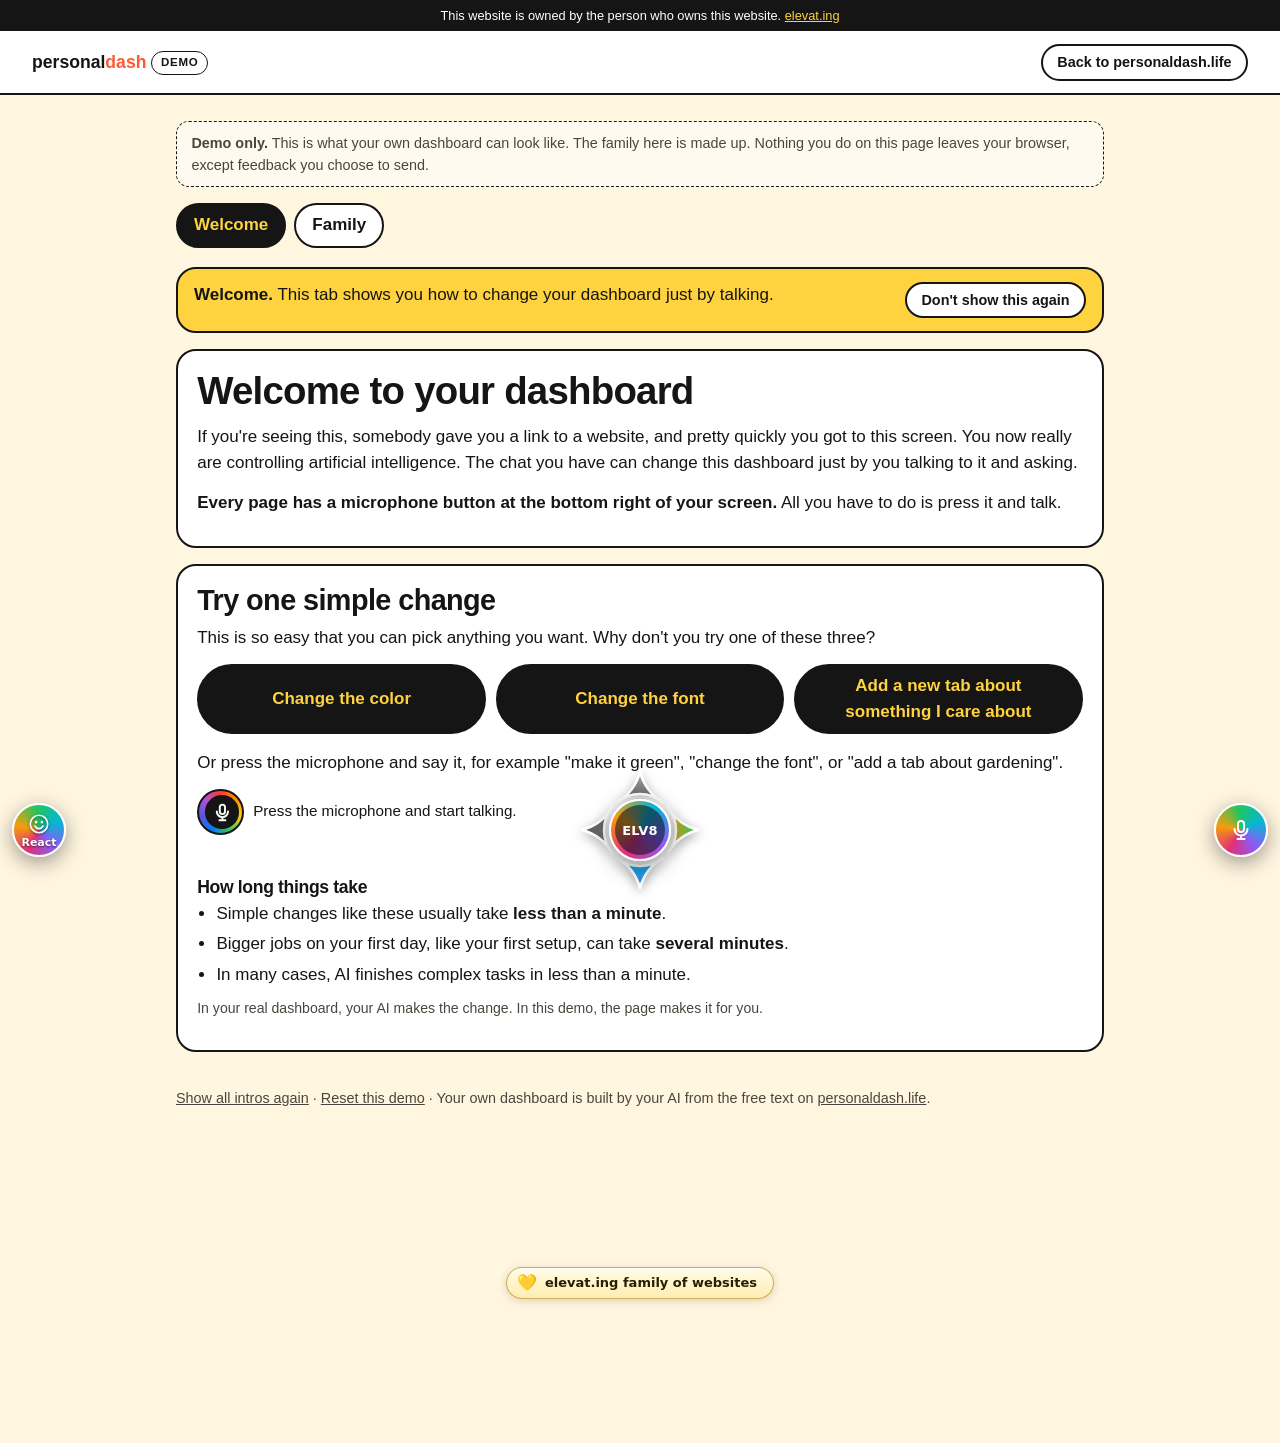
==== commit 0653a0a0: "ELV8 dock v6.10.2 / dash v1.9.2 (his 17:57Z review; N-001 to N-017): one button standard on every si" ====
--- a/demo/index.html
+++ b/demo/index.html
@@ -386,5 +386,5 @@
 addEventListener('hashchange',function(){var h=location.hash.slice(1);if(/^(welcome|family|added)$/.test(h)&&d.getElementById('t-'+h))show(h)});
 })();
 </script>
-<script src="../hmr-dock.js?v=6.9.1" data-site="personaldash.life" defer></script>
+<script src="../hmr-dock.js?v=6.10.2" data-site="personaldash.life" defer></script>
 </body></html>
